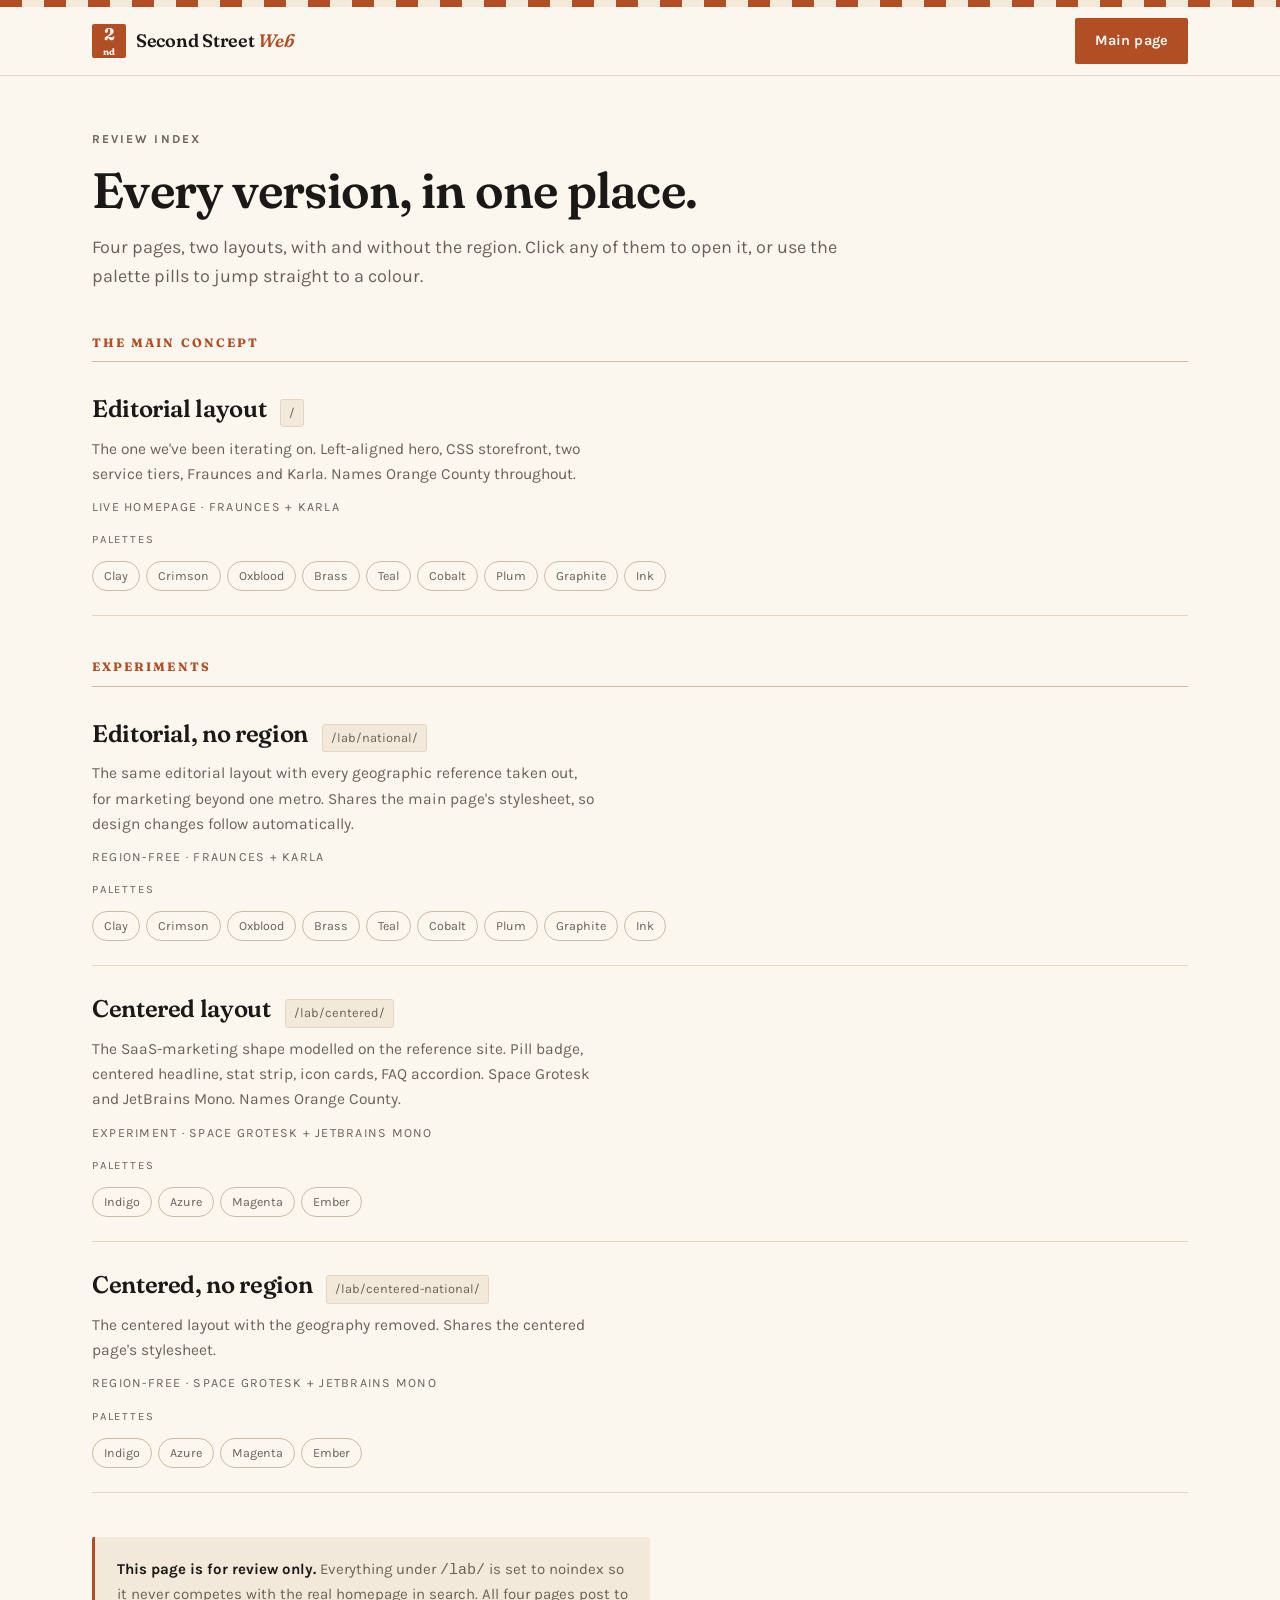
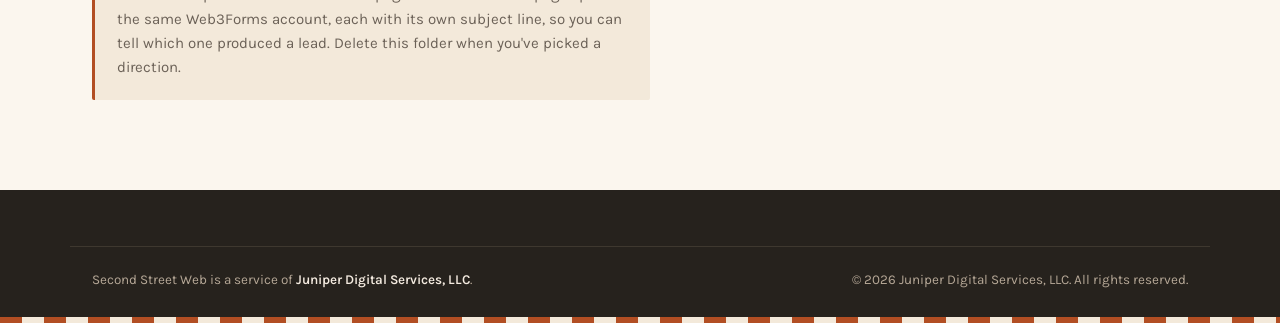
==== lab/index.html @ e3e0f7a1 "Add a review index at /lab/ and disable Jekyll /lab/ had no index.html, so GitHub Pages' default Jek" ====
<!DOCTYPE html>
<html lang="en" data-theme="clay">
<head>
<meta charset="utf-8">
<meta name="viewport" content="width=device-width, initial-scale=1">
<title>Second Street Web | Review index</title>
<meta name="robots" content="noindex">
<link rel="preload" href="../fonts/fraunces-var.woff2" as="font" type="font/woff2" crossorigin>
<link rel="preload" href="../fonts/karla-var.woff2" as="font" type="font/woff2" crossorigin>
<link rel="stylesheet" href="../styles.css">
<style>
  .hub { padding: 54px 0 90px; }
  .hub-head { max-width: 44em; margin-bottom: 44px; }
  .hub-head h1 { font-size: clamp(2.1rem, 5vw, 3.1rem); margin-bottom: 16px; }
  .hub-head p { color: var(--ink-2); }

  .hub-group { margin-bottom: 44px; }
  .hub-group > h2 {
    font-size: 0.76rem; font-weight: 700;
    letter-spacing: 0.17em; text-transform: uppercase;
    color: var(--accent);
    padding-bottom: 12px; margin-bottom: 4px;
    border-bottom: 1px solid var(--line-strong);
  }

  .entry-block { border-bottom: 1px solid var(--line); padding-bottom: 20px; }
  .entry {
    display: block;
    padding: 24px 0 0;
    text-decoration: none; color: inherit;
  }
  .entry:hover .entry-name { text-decoration: underline; text-underline-offset: 4px; }
  .entry:hover .entry-name { color: var(--accent); }
  .entry-top { display: flex; flex-wrap: wrap; align-items: baseline; gap: 6px 14px; }
  .entry-name {
    font-family: "Fraunces", Georgia, serif;
    font-variation-settings: "SOFT" 40, "WONK" 1;
    font-weight: 600; font-size: 1.5rem; letter-spacing: -0.015em;
  }
  .entry-path {
    font-size: 0.8rem; color: var(--ink-2);
    background: var(--paper-2); border: 1px solid var(--line);
    border-radius: 3px; padding: 3px 8px;
  }
  .entry-desc { display: block; color: var(--ink-2); margin-top: 8px; max-width: 56ch; font-size: 0.97rem; }
  .entry-meta {
    display: block;
    margin-top: 10px; font-size: 0.78rem; letter-spacing: 0.1em;
    text-transform: uppercase; color: var(--ink-2);
  }

  .themes { display: flex; flex-wrap: wrap; gap: 6px; margin: 12px 0 4px; padding-left: 0; }
  .themes a {
    font-size: 0.78rem; text-decoration: none;
    color: var(--ink-2);
    border: 1px solid var(--line-strong); border-radius: 999px;
    padding: 4px 11px;
  }
  .themes a:hover { border-color: var(--accent); color: var(--accent); }
  .themes-label {
    font-size: 0.7rem; letter-spacing: 0.16em; text-transform: uppercase;
    color: var(--ink-2); margin-top: 14px;
  }
  .hub-note {
    margin-top: 40px; padding: 20px 22px;
    background: var(--paper-2); border-left: 3px solid var(--accent);
    border-radius: 2px; font-size: 0.94rem; color: var(--ink-2); max-width: 62ch;
  }
  .hub-note strong { color: var(--ink); }
</style>
</head>
<body>

<div class="awning" aria-hidden="true"></div>

<header class="site-header">
  <div class="wrap header-inner">
    <a class="wordmark" href="../index.html">
      <span class="wordmark-mark" aria-hidden="true">2<span>nd</span></span>
      <span class="wordmark-text">Second Street <em>Web</em></span>
    </a>
    <a class="btn btn-sm" href="../index.html">Main page</a>
  </div>
</header>

<main class="hub">
  <div class="wrap">
    <div class="hub-head">
      <p class="eyebrow">Review index</p>
      <h1>Every version, in one place.</h1>
      <p>Four pages, two layouts, with and without the region. Click any of them to
        open it, or use the palette pills to jump straight to a colour.</p>
    </div>

    <section class="hub-group">
      <h2>The main concept</h2>

      <div class="entry-block">
        <a class="entry" href="../index.html">
          <span class="entry-top">
            <span class="entry-name">Editorial layout</span>
            <span class="entry-path">/</span>
          </span>
          <span class="entry-desc">The one we've been iterating on. Left-aligned hero, CSS storefront, two service tiers, Fraunces and Karla. Names Orange County throughout.</span>
          <span class="entry-meta">Live homepage · Fraunces + Karla</span>
        </a>
        <p class="themes-label">Palettes</p>
        <p class="themes">
          <a href="../index.html?theme=clay">Clay</a>
          <a href="../index.html?theme=crimson">Crimson</a>
          <a href="../index.html?theme=oxblood">Oxblood</a>
          <a href="../index.html?theme=brass">Brass</a>
          <a href="../index.html?theme=teal">Teal</a>
          <a href="../index.html?theme=cobalt">Cobalt</a>
          <a href="../index.html?theme=plum">Plum</a>
          <a href="../index.html?theme=graphite">Graphite</a>
          <a href="../index.html?theme=ink">Ink</a>
        </p>
      </div>
    </section>

    <section class="hub-group">
      <h2>Experiments</h2>

      <div class="entry-block">
        <a class="entry" href="national/index.html">
          <span class="entry-top">
            <span class="entry-name">Editorial, no region</span>
            <span class="entry-path">/lab/national/</span>
          </span>
          <span class="entry-desc">The same editorial layout with every geographic reference taken out, for marketing beyond one metro. Shares the main page's stylesheet, so design changes follow automatically.</span>
          <span class="entry-meta">Region-free · Fraunces + Karla</span>
        </a>
        <p class="themes-label">Palettes</p>
        <p class="themes">
          <a href="national/index.html?theme=clay">Clay</a>
          <a href="national/index.html?theme=crimson">Crimson</a>
          <a href="national/index.html?theme=oxblood">Oxblood</a>
          <a href="national/index.html?theme=brass">Brass</a>
          <a href="national/index.html?theme=teal">Teal</a>
          <a href="national/index.html?theme=cobalt">Cobalt</a>
          <a href="national/index.html?theme=plum">Plum</a>
          <a href="national/index.html?theme=graphite">Graphite</a>
          <a href="national/index.html?theme=ink">Ink</a>
        </p>
      </div>

      <div class="entry-block">
        <a class="entry" href="centered/index.html">
          <span class="entry-top">
            <span class="entry-name">Centered layout</span>
            <span class="entry-path">/lab/centered/</span>
          </span>
          <span class="entry-desc">The SaaS-marketing shape modelled on the reference site. Pill badge, centered headline, stat strip, icon cards, FAQ accordion. Space Grotesk and JetBrains Mono. Names Orange County.</span>
          <span class="entry-meta">Experiment · Space Grotesk + JetBrains Mono</span>
        </a>
        <p class="themes-label">Palettes</p>
        <p class="themes">
          <a href="centered/index.html?theme=indigo">Indigo</a>
          <a href="centered/index.html?theme=azure">Azure</a>
          <a href="centered/index.html?theme=magenta">Magenta</a>
          <a href="centered/index.html?theme=ember">Ember</a>
        </p>
      </div>

      <div class="entry-block">
        <a class="entry" href="centered-national/index.html">
          <span class="entry-top">
            <span class="entry-name">Centered, no region</span>
            <span class="entry-path">/lab/centered-national/</span>
          </span>
          <span class="entry-desc">The centered layout with the geography removed. Shares the centered page's stylesheet.</span>
          <span class="entry-meta">Region-free · Space Grotesk + JetBrains Mono</span>
        </a>
        <p class="themes-label">Palettes</p>
        <p class="themes">
          <a href="centered-national/index.html?theme=indigo">Indigo</a>
          <a href="centered-national/index.html?theme=azure">Azure</a>
          <a href="centered-national/index.html?theme=magenta">Magenta</a>
          <a href="centered-national/index.html?theme=ember">Ember</a>
        </p>
      </div>
    </section>

    <p class="hub-note"><strong>This page is for review only.</strong> Everything under
      <code>/lab/</code> is set to noindex so it never competes with the real homepage in
      search. All four pages post to the same Web3Forms account, each with its own subject
      line, so you can tell which one produced a lead. Delete this folder when you've picked
      a direction.</p>
  </div>
</main>

<footer class="site-footer">
  <div class="wrap footer-legal">
    <p>Second Street Web is a service of <strong>Juniper Digital Services, LLC</strong>.</p>
    <p>&copy; <span id="year">2026</span> Juniper Digital Services, LLC. All rights reserved.</p>
  </div>
  <div class="awning awning-foot" aria-hidden="true"></div>
</footer>

<script src="../theme.js"></script>
</body>
</html>
---- styles.css ----
/* =========================================================
   Second Street Web — homepage
   Type:  Fraunces (display serif, SOFT+WONK axes) / Karla (humanist sans)
   Theme: three palettes, switchable via ?theme=clay|navy|oxblood
   ========================================================= */

/* ---------- Self-hosted variable fonts ----------
   Fraunces (SOFT 40 / WONK 1 baked in, opsz + wght live) and Karla,
   subset to latin and served from this repo — no third-party requests. */
@font-face {
  font-family: "Fraunces";
  src: url("fonts/fraunces-var.woff2") format("woff2-variations"),
       url("fonts/fraunces-var.woff2") format("woff2");
  font-weight: 100 900;
  font-style: normal;
  font-display: swap;
}
@font-face {
  font-family: "Fraunces";
  src: url("fonts/fraunces-italic-var.woff2") format("woff2-variations"),
       url("fonts/fraunces-italic-var.woff2") format("woff2");
  font-weight: 100 900;
  font-style: italic;
  font-display: swap;
}
@font-face {
  font-family: "Karla";
  src: url("fonts/karla-var.woff2") format("woff2-variations"),
       url("fonts/karla-var.woff2") format("woff2");
  font-weight: 400 800;
  font-style: normal;
  font-display: swap;
}

/* ---------- Palettes ----------
   Naming rule: a theme is named for the colour you'd call the site.
   For the light themes that's the accent (headline, buttons, awning);
   for the one dark theme it's the ground. Nine themes, hues spaced so
   no two read as the same palette — see the audit note in README. */

/* --- Cream paper, terracotta accent, warm dark bands --- */
:root,
[data-theme="clay"] {
  --paper:        #FBF6EE;
  --paper-2:      #F3E9DA;
  --card:         #FFFDF9;
  --ink:          #1B1917;
  --ink-2:        #6B6157;
  --line:         #E3D6C3;
  --line-strong:  #CDBBA1;
  --edge:         #A8885B;
  --accent:       #B24E23;
  --accent-deep:  #8C3B18;
  --accent-soft:  #F7E3D8;
  --on-accent:    #FFF8F2;
  --band:         #26221D;
  --band-ink:     #F4EBE0;
  --band-ink-2:   #B6A897;
  --band-line:    #3E382F;
  --band-accent:  #E8926A;
}

/* --- Blush paper, deep burgundy accent --- */
[data-theme="oxblood"] {
  --paper:        #FCF7F3;
  --paper-2:      #F3E8E1;
  --card:         #FFFCFA;
  --ink:          #1F1413;
  --ink-2:        #6D5551;
  --line:         #E7D8CF;
  --line-strong:  #CFB6AA;
  --edge:         #AF8571;
  --accent:       #7E2230;
  --accent-deep:  #5A121F;
  --accent-soft:  #F5E1DE;
  --on-accent:    #FDF6F3;
  --band:         #2B1416;
  --band-ink:     #F4E8E3;
  --band-ink-2:   #B79A94;
  --band-line:    #45262A;
  --band-accent:  #DE9080;
}

/* --- Cream paper, brass accent, navy ink and bands --- */
[data-theme="brass"] {
  --paper:        #F7F5EF;
  --paper-2:      #EBE7DC;
  --card:         #FFFEFA;
  --ink:          #101F35;
  --ink-2:        #566277;
  --line:         #DCD6C7;
  --line-strong:  #C0B79F;
  --edge:         #998B65;
  --accent:       #906714;
  --accent-deep:  #6C4D0F;
  --accent-soft:  #F1E5C7;
  --on-accent:    #FFFBF0;
  --band:         #0F1E33;
  --band-ink:     #EDE8DA;
  --band-ink-2:   #93A0B5;
  --band-line:    #253550;
  --band-accent:  #DCAE45;
}

/* --- Cool gray paper, petrol teal accent --- */
[data-theme="teal"] {
  --paper:        #F4F5F6;
  --paper-2:      #E7EAEC;
  --card:         #FFFFFF;
  --ink:          #16191C;
  --ink-2:        #5C666E;
  --line:         #DCE1E4;
  --line-strong:  #BEC7CC;
  --edge:         #7C8E98;
  --accent:       #0E6B72;
  --accent-deep:  #094E54;
  --accent-soft:  #DCEDEE;
  --on-accent:    #F2FBFB;
  --band:         #14181B;
  --band-ink:     #EAEEF0;
  --band-ink-2:   #909BA3;
  --band-line:    #2A3237;
  --band-accent:  #4FBFC6;
}

/* --- Near-white paper, cobalt blue accent --- */
[data-theme="cobalt"] {
  --paper:        #FAFAFC;
  --paper-2:      #EEF0F7;
  --card:         #FFFFFF;
  --ink:          #0C1017;
  --ink-2:        #565E6E;
  --line:         #E1E4EC;
  --line-strong:  #C2C8D6;
  --edge:         #8390AC;
  --accent:       #1B45D8;
  --accent-deep:  #1234A8;
  --accent-soft:  #E1E7FD;
  --on-accent:    #FFFFFF;
  --band:         #0B1020;
  --band-ink:     #E9ECF5;
  --band-ink-2:   #8E97AC;
  --band-line:    #1E2740;
  --band-accent:  #7E99FF;
}

/* --- Mauve-gray paper, deep plum accent --- */
[data-theme="plum"] {
  --paper:        #FAF7F8;
  --paper-2:      #F0EAEE;
  --card:         #FFFFFF;
  --ink:          #1A1418;
  --ink-2:        #635A61;
  --line:         #E7DEE3;
  --line-strong:  #C9BCC4;
  --edge:         #9F8896;
  --accent:       #7A2E63;
  --accent-deep:  #5A1F49;
  --accent-soft:  #F5E3EF;
  --on-accent:    #FFF7FC;
  --band:         #1B1119;
  --band-ink:     #F3EAF0;
  --band-ink-2:   #A2939C;
  --band-line:    #33222E;
  --band-accent:  #D687BC;
}

/* --- Bone paper, signal red accent, pure black bands --- */
[data-theme="crimson"] {
  --paper:        #FAF8F3;
  --paper-2:      #EFECE3;
  --card:         #FFFFFF;
  --ink:          #0A0A0A;
  --ink-2:        #5B5B57;
  --line:         #E2DED3;
  --line-strong:  #C3BEB0;
  --edge:         #978E76;
  --accent:       #C4141C;
  --accent-deep:  #970D14;
  --accent-soft:  #FADFDC;
  --on-accent:    #FFFFFF;
  --band:         #0A0A0A;
  --band-ink:     #F5F2EB;
  --band-ink-2:   #96938B;
  --band-line:    #242422;
  --band-accent:  #F0503F;
}

/* --- Warm gray paper, no chromatic accent: monochrome --- */
[data-theme="graphite"] {
  --paper:        #F6F5F3;
  --paper-2:      #E9E7E3;
  --card:         #FFFFFF;
  --ink:          #171716;
  --ink-2:        #5E5C58;
  --line:         #E0DDD8;
  --line-strong:  #C2BEB7;
  --edge:         #938C80;
  --accent:       #1F1E1C;
  --accent-deep:  #000000;
  --accent-soft:  #E4E1DB;
  --on-accent:    #FAF9F7;
  --band:         #171716;
  --band-ink:     #F2F0EC;
  --band-ink-2:   #97948E;
  --band-line:    #2C2B28;
  --band-accent:  #C9C5BD;
}

/* --- Dark charcoal page, amber accent (the one dark theme) --- */
[data-theme="ink"] {
  --paper:        #17181A;
  --paper-2:      #1E2023;
  --card:         #212327;
  --ink:          #F0EEE9;
  --ink-2:        #A5A29B;
  --line:         #2E3136;
  --line-strong:  #414650;
  --edge:         #676F7E;
  --accent:       #E0912F;
  --accent-deep:  #F0A64B;
  --accent-soft:  #3A2C18;
  --on-accent:    #17140E;
  --band:         #0E0F11;
  --band-ink:     #F0EEE9;
  --band-ink-2:   #8E8C86;
  --band-line:    #26282C;
  --band-accent:  #E9A445;
}

/* ---------- Reset ---------- */
*, *::before, *::after { box-sizing: border-box; }
html { -webkit-text-size-adjust: 100%; scroll-behavior: smooth; }
body, h1, h2, h3, p, ul, ol, li, figure, blockquote, fieldset, legend { margin: 0; padding: 0; }
ul, ol { list-style: none; }
img { max-width: 100%; display: block; }
button, input, select, textarea { font: inherit; color: inherit; }

/* ---------- Base ---------- */
body {
  background: var(--paper);
  color: var(--ink);
  font-family: "Karla", "Helvetica Neue", Arial, sans-serif;
  font-size: 17px;
  line-height: 1.62;
  -webkit-font-smoothing: antialiased;
  overflow-x: hidden;
}

h1, h2, h3, .wordmark-text, .tier-name, .storefront-sign, .footer-name {
  font-family: "Fraunces", Georgia, "Times New Roman", serif;
  font-optical-sizing: auto;
  font-weight: 600;
  line-height: 1.08;
  letter-spacing: -0.015em;
}

h1 { font-size: clamp(2.5rem, 7.4vw, 4.6rem); }
h2 { font-size: clamp(1.85rem, 4.6vw, 2.9rem); }
h3 { font-size: 1.14rem; line-height: 1.3; letter-spacing: -0.005em; }

a { color: var(--accent); text-decoration-thickness: 1px; text-underline-offset: 3px; }

.wrap { width: 100%; max-width: 1140px; margin: 0 auto; padding: 0 22px; }

.eyebrow {
  font-size: 0.76rem;
  font-weight: 700;
  letter-spacing: 0.17em;
  text-transform: uppercase;
  color: var(--accent);
  margin-bottom: 14px;
}

.accent { color: var(--accent); }

/* ---------- Awning stripe ---------- */
.awning {
  height: 7px;
  background: repeating-linear-gradient(
    90deg,
    var(--accent) 0 22px,
    var(--paper-2) 22px 44px
  );
}
.awning-foot { height: 7px; }

/* ---------- Buttons ---------- */
.btn {
  display: inline-block;
  background: var(--accent);
  color: var(--on-accent);
  font-weight: 700;
  font-size: 0.97rem;
  letter-spacing: 0.01em;
  padding: 14px 26px;
  border: 2px solid var(--accent);
  border-radius: 2px;
  text-decoration: none;
  cursor: pointer;
  transition: background .15s ease, border-color .15s ease, transform .15s ease;
}
.btn:hover { background: var(--accent-deep); border-color: var(--accent-deep); transform: translateY(-1px); }
.btn-sm { padding: 9px 14px; font-size: 0.82rem; white-space: nowrap; }
.btn-ghost { background: transparent; color: var(--ink); border-color: var(--edge); }
.btn-ghost:hover { background: transparent; border-color: var(--ink); color: var(--ink); }
.btn-block { width: 100%; text-align: center; }

/* ---------- Header ---------- */
.site-header {
  position: sticky; top: 0; z-index: 40;
  background: var(--paper);
  background: color-mix(in srgb, var(--paper) 92%, transparent);
  backdrop-filter: blur(8px);
  border-bottom: 1px solid var(--line);
}
.header-inner {
  display: flex; align-items: center; gap: 12px;
  min-height: 68px;
}
.wordmark { display: flex; align-items: center; gap: 10px; text-decoration: none; color: var(--ink); margin-right: auto; }
.wordmark-mark {
  display: grid; place-items: center;
  width: 34px; height: 34px;
  background: var(--accent); color: var(--on-accent);
  font-family: "Fraunces", Georgia, serif;
  font-weight: 700; font-size: 1.05rem;
  border-radius: 2px;
  line-height: 1;
}
.wordmark-mark span { font-size: 0.55em; vertical-align: super; }
.wordmark-text { font-size: 1rem; white-space: nowrap; }
.wordmark-text em { font-style: italic; color: var(--accent); }
.site-nav { display: none; gap: 26px; }
.header-cta { display: none; }
.site-nav a {
  color: var(--ink); text-decoration: none; font-size: 0.94rem; font-weight: 500;
  padding-bottom: 2px; border-bottom: 2px solid transparent;
}
.site-nav a:hover { border-bottom-color: var(--accent); }

/* ---------- Mobile nav ---------- */
.nav-toggle {
  margin-left: auto;
  width: 44px; height: 44px;
  display: grid; place-items: center;
  background: transparent;
  border: 1px solid var(--edge);
  border-radius: 2px;
  cursor: pointer;
}
.nav-toggle-bars,
.nav-toggle-bars::before,
.nav-toggle-bars::after {
  display: block;
  width: 19px; height: 2px;
  background: var(--ink);
  border-radius: 2px;
  transition: transform .18s ease, opacity .18s ease;
}
.nav-toggle-bars { position: relative; }
.nav-toggle-bars::before,
.nav-toggle-bars::after { content: ""; position: absolute; left: 0; }
.nav-toggle-bars::before { top: -6px; }
.nav-toggle-bars::after  { top: 6px; }

.nav-open .nav-toggle { border-color: var(--accent); }
.nav-open .nav-toggle-bars { background: transparent; }
.nav-open .nav-toggle-bars::before { top: 0; transform: rotate(45deg); background: var(--accent); }
.nav-open .nav-toggle-bars::after  { top: 0; transform: rotate(-45deg); background: var(--accent); }

.mobile-nav {
  position: absolute;
  top: 100%; left: 0; right: 0;
  background: var(--paper);
  border-bottom: 1px solid var(--line);
  box-shadow: 0 18px 30px -22px rgba(0,0,0,.55);
  padding: 8px 22px 22px;
}
.mobile-nav[hidden] { display: none; }
.mobile-nav-links { display: grid; }
.mobile-nav-links a {
  color: var(--ink);
  text-decoration: none;
  font-family: "Fraunces", Georgia, serif;
  font-size: 1.35rem;
  padding: 15px 0;
  border-bottom: 1px solid var(--line);
}
.mobile-nav-links a:hover { color: var(--accent); }
.mobile-nav .btn { margin-top: 20px; }

/* ---------- Sections ---------- */
.section { padding: 74px 0; }
.section-head { max-width: 640px; margin-bottom: 44px; }
.section-sub { color: var(--ink-2); margin-top: 16px; font-size: 1.03rem; }

/* ---------- Hero ---------- */
.hero { padding-top: 56px; }
.hero-grid { display: grid; gap: 46px; padding-bottom: 62px; }
.hero-copy h1 { margin-bottom: 22px; }
.lede { font-size: 1.13rem; color: var(--ink-2); max-width: 34em; }
.hero-actions { display: flex; flex-wrap: wrap; gap: 12px; margin-top: 30px; }
.hero-actions .btn { flex: 1 1 220px; text-align: center; }
/* Storefront illustration (pure CSS — no stock photo) */
.storefront { position: relative; max-width: 380px; width: 100%; justify-self: center; }
.storefront-awning {
  height: 46px;
  background: repeating-linear-gradient(90deg, var(--accent) 0 26px, var(--card) 26px 52px);
  border-radius: 6px 6px 0 0;
  -webkit-mask: radial-gradient(circle 9px at 50% 100%, transparent 9px, #000 9.5px) 0 0 / 18px 100% repeat-x;
  mask: radial-gradient(circle 9px at 50% 100%, transparent 9px, #000 9.5px) 0 0 / 18px 100% repeat-x;
}
.storefront-window {
  background: var(--card);
  border: 1px solid var(--line-strong);
  border-top: none;
  padding: 34px 26px 30px;
  text-align: center;
  box-shadow: 0 18px 40px -28px rgba(0,0,0,.5);
}
.storefront-hours {
  font-size: 0.66rem; letter-spacing: 0.22em; text-transform: uppercase;
  color: var(--ink-2); padding-bottom: 18px; margin-bottom: 22px;
  border-bottom: 1px solid var(--line);
}
.storefront-sign { font-size: 2.5rem; line-height: 1.02; }
.storefront-sign em { font-style: italic; color: var(--accent); }
.storefront-addr {
  margin-top: 22px; padding-top: 18px; border-top: 1px solid var(--line);
  font-size: 0.7rem; letter-spacing: 0.2em; text-transform: uppercase; color: var(--ink-2);
}
.storefront-stoop {
  height: 12px; background: var(--line-strong);
  border-radius: 0 0 3px 3px;
  margin: 0 -10px;
}

/* Service-area strip */
.places { border-top: 1px solid var(--line); border-bottom: 1px solid var(--line); background: var(--paper-2); }
.places-inner {
  display: flex; flex-wrap: wrap; align-items: baseline; gap: 6px 16px;
  padding-top: 16px; padding-bottom: 16px;
}
.places-label {
  font-size: 0.68rem; letter-spacing: 0.2em; text-transform: uppercase;
  font-weight: 700; color: var(--ink-2);
}
.places-list { font-size: 0.9rem; color: var(--ink); }

/* ---------- Problem ---------- */
.problem-grid { display: grid; gap: 40px; }
.problem-head h2 { max-width: 12em; }
.problem-list { display: grid; gap: 26px; }
.problem-list li { display: flex; gap: 15px; align-items: flex-start; }
.tick {
  flex: 0 0 auto; width: 24px; height: 24px; margin-top: 2px;
  display: grid; place-items: center;
  background: var(--accent-soft); color: var(--accent-deep);
  border-radius: 50%; font-size: 0.72rem; font-weight: 700;
}
.problem-list h3 { margin-bottom: 4px; }
.problem-list p { color: var(--ink-2); font-size: 0.97rem; }

/* ---------- Services ---------- */
.services { background: var(--paper-2); border-top: 1px solid var(--line); border-bottom: 1px solid var(--line); }
.tiers { display: grid; gap: 24px; }
.tier {
  background: var(--card);
  border: 1px solid var(--line-strong);
  border-radius: 3px;
  padding: 34px 28px 30px;
  position: relative;
}
.tier-featured { border-color: var(--accent); box-shadow: 0 0 0 1px var(--accent); }
.tier-num {
  font-family: "Fraunces", Georgia, serif;
  font-size: 0.95rem; font-weight: 700; letter-spacing: 0.14em;
  color: var(--accent); margin-bottom: 10px;
}
.tier-name { font-size: 1.9rem; }
.tier-kind {
  font-size: 0.76rem; letter-spacing: 0.14em; text-transform: uppercase;
  color: var(--ink-2); margin: 8px 0 18px;
}
.tier-desc { color: var(--ink-2); padding-bottom: 20px; border-bottom: 1px solid var(--line); }
.tier-desc em { color: var(--ink); font-style: italic; }
.tier-list { margin: 20px 0 0; display: grid; gap: 11px; }
.tier-list li { position: relative; padding-left: 24px; font-size: 0.97rem; }
.tier-list li::before {
  content: "→"; position: absolute; left: 0; top: 0;
  color: var(--accent); font-weight: 700;
}
.tiers-note {
  margin-top: 26px; padding-top: 22px; border-top: 1px solid var(--line-strong);
  color: var(--ink-2); font-size: 0.97rem; max-width: 56ch;
}

/* ---------- Process ---------- */
.steps { display: grid; gap: 0; border-top: 1px solid var(--line-strong); }
.steps li { padding: 26px 0; border-bottom: 1px solid var(--line); }
.step-num {
  display: block;
  font-family: "Fraunces", Georgia, serif;
  font-size: 0.9rem; font-weight: 700; letter-spacing: 0.16em;
  color: var(--accent); margin-bottom: 8px;
}
.steps h3 { margin-bottom: 6px; }
.steps p { color: var(--ink-2); font-size: 0.97rem; max-width: 46ch; }

/* ---------- About ---------- */
.about { background: var(--paper-2); border-top: 1px solid var(--line); border-bottom: 1px solid var(--line); }
.about-grid { display: grid; gap: 38px; }
.photo-slot {
  aspect-ratio: 4 / 5;
  border: 2px dashed var(--line-strong);
  background: var(--card);
  border-radius: 3px;
  display: grid; place-content: center; justify-items: center; gap: 8px;
  padding: 24px; text-align: center;
}
.photo-slot-mark {
  width: 34px; height: 26px;
  border: 2px solid var(--line-strong); border-radius: 3px;
  position: relative;
}
.photo-slot-mark::after {
  content: ""; position: absolute; inset: 5px 9px;
  border: 2px solid var(--line-strong); border-radius: 50%;
}
.photo-slot-text { font-weight: 700; font-size: 0.95rem; }
.photo-slot-hint { font-size: 0.83rem; color: var(--ink-2); max-width: 22ch; }
.about-caption {
  margin-top: 12px; font-size: 0.72rem; letter-spacing: 0.16em;
  text-transform: uppercase; color: var(--ink-2);
}
.about-copy h2 { margin-bottom: 20px; }
.about-copy p { color: var(--ink-2); margin-bottom: 15px; max-width: 46ch; }
.signature {
  font-family: "Fraunces", Georgia, serif;
  font-style: italic; font-size: 1.3rem; color: var(--ink) !important;
  margin-top: 22px !important;
}

/* ---------- Testimonials ---------- */
.placeholder-warning {
  display: inline-block;
  background: var(--accent-soft); color: var(--accent-deep);
  font-size: 0.84rem; font-weight: 600;
  padding: 8px 14px; border-radius: 2px;
  border-left: 3px solid var(--accent);
}
.quotes { display: grid; gap: 22px; }
.quote {
  background: var(--card);
  border: 1px solid var(--line);
  border-top: 3px solid var(--accent);
  border-radius: 2px;
  padding: 26px 24px 24px;
  position: relative;
}
.quote-mark {
  font-family: "Fraunces", Georgia, serif;
  font-size: 3.4rem; line-height: 0.6; color: var(--accent-soft);
  display: block; margin-bottom: 6px;
}
.quote blockquote p { font-size: 1.02rem; }
.quote figcaption {
  margin-top: 18px; padding-top: 15px; border-top: 1px solid var(--line);
  display: grid; gap: 2px;
}
.quote figcaption strong { font-size: 0.95rem; }
.quote figcaption span { font-size: 0.83rem; color: var(--ink-2); }

/* ---------- Contact band ---------- */
.band {
  background: var(--band);
  color: var(--band-ink);
  padding: 74px 0;
}
.band .eyebrow { color: var(--band-accent); }
.band h2 { color: var(--band-ink); }
.contact-grid { display: grid; gap: 40px; }
.contact-copy h2 { margin-bottom: 18px; }
.contact-copy > p { color: var(--band-ink-2); max-width: 42ch; }
.contact-points { margin-top: 26px; display: grid; gap: 11px; }
.contact-points li {
  position: relative; padding-left: 26px;
  font-size: 0.95rem; color: var(--band-ink);
}
.contact-points li::before {
  content: "✓"; position: absolute; left: 0; top: 0;
  color: var(--band-accent); font-weight: 700;
}

.contact-form {
  background: var(--card);
  color: var(--ink);
  border-radius: 3px;
  padding: 28px 24px 26px;
  box-shadow: 0 30px 60px -40px rgba(0,0,0,.8);
}
.hp { position: absolute; left: -9999px; opacity: 0; }
.field { margin-bottom: 17px; border: 0; }
.field label, .field legend {
  display: block; font-size: 0.83rem; font-weight: 700;
  letter-spacing: 0.03em; margin-bottom: 7px;
}
.req { color: var(--accent); }
.field input[type="text"], .field input[type="email"], .field input[type="tel"],
.field select, .field textarea {
  width: 100%;
  background: var(--paper);
  border: 1px solid var(--edge);
  border-radius: 2px;
  padding: 11px 13px;
  font-size: 0.97rem;
  transition: border-color .15s ease, box-shadow .15s ease;
}
.field textarea { resize: vertical; line-height: 1.5; }
.field input:focus, .field select:focus, .field textarea:focus {
  outline: none;
  border-color: var(--accent);
  box-shadow: 0 0 0 3px var(--accent-soft);
}
.field-row { display: grid; gap: 0; }
.choices { display: flex; flex-wrap: wrap; gap: 8px; }
.pill { position: relative; margin: 0 !important; }
.pill input { position: absolute; opacity: 0; width: 0; height: 0; }
.pill span {
  display: inline-block;
  border: 1px solid var(--edge);
  border-radius: 999px;
  padding: 8px 16px;
  font-size: 0.9rem; font-weight: 500;
  cursor: pointer;
  transition: all .15s ease;
}
.pill input:checked + span {
  background: var(--accent); border-color: var(--accent); color: var(--on-accent); font-weight: 700;
}
.pill input:focus-visible + span { box-shadow: 0 0 0 3px var(--accent-soft); }
.form-note { margin-top: 13px; font-size: 0.82rem; color: var(--ink-2); text-align: center; }

/* ---------- Footer ---------- */
.site-footer { background: var(--band); color: var(--band-ink); padding-top: 56px; position: relative; }
.footer-grid { display: grid; gap: 34px; padding-bottom: 40px; }
.footer-brand .wordmark-mark { background: var(--band-accent); color: var(--band); }
.footer-name { font-size: 1.4rem; margin-top: 12px; }
.footer-name em { font-style: italic; color: var(--band-accent); }
.footer-tag { color: var(--band-ink-2); font-size: 0.93rem; margin-top: 6px; max-width: 28ch; }
.footer-head {
  font-size: 0.68rem; letter-spacing: 0.2em; text-transform: uppercase;
  font-weight: 700; color: var(--band-ink-2); margin-bottom: 12px;
}
.footer-nav { display: grid; gap: 9px; align-content: start; }
.footer-nav a { color: var(--band-ink); text-decoration: none; font-size: 0.95rem; width: fit-content; }
.footer-nav a:hover { color: var(--band-accent); }
.footer-meta p { color: var(--band-ink-2); font-size: 0.95rem; }
.footer-legal {
  border-top: 1px solid var(--band-line);
  padding-top: 22px; padding-bottom: 26px;
  display: grid; gap: 6px;
  font-size: 0.84rem; color: var(--band-ink-2);
}
.footer-legal strong { color: var(--band-ink); font-weight: 600; }

/* ---------- Review-only palette switcher ---------- */
.theme-switch {
  position: fixed; z-index: 90;
  left: 50%; transform: translateX(-50%);
  bottom: 14px;
  max-width: min(94vw, 900px);
  overflow-x: auto;
  scrollbar-width: none;
  display: flex; align-items: center; gap: 4px; flex-wrap: nowrap;
  background: var(--card);
  border: 1px solid var(--line-strong);
  border-radius: 999px;
  padding: 5px 6px 5px 12px;
  box-shadow: 0 10px 30px -12px rgba(0,0,0,.45);
}
.theme-switch::-webkit-scrollbar { display: none; }
.theme-switch-label {
  font-size: 0.64rem; letter-spacing: 0.16em; text-transform: uppercase;
  font-weight: 700; color: var(--ink-2); margin-right: 4px; flex: 0 0 auto;
}
.theme-switch button {
  border: 0; background: transparent; color: var(--ink-2);
  font-size: 0.8rem; font-weight: 600;
  padding: 6px 11px; border-radius: 999px; cursor: pointer;
  flex: 0 0 auto; white-space: nowrap;
}
.theme-switch button:hover { color: var(--ink); }
.theme-switch button[aria-pressed="true"] { background: var(--accent); color: var(--on-accent); }

/* =========================================================
   Responsive — mobile-first, scaled up from here
   ========================================================= */
@media (min-width: 520px) {
  .wordmark-text { font-size: 1.13rem; }
  .btn-sm { padding: 9px 18px; font-size: 0.9rem; }
  .hero-actions .btn { flex: 0 0 auto; }
}

@media (min-width: 620px) {
  .field-row { grid-template-columns: 1fr 1fr; gap: 0 14px; }
  .contact-form { padding: 34px 32px 30px; }
  .quotes { grid-template-columns: 1fr 1fr; }
  .quotes .quote:first-child { grid-column: 1 / -1; }
  .steps { grid-template-columns: 1fr 1fr; column-gap: 40px; }
  .storefront { max-width: 420px; }
}

@media (min-width: 900px) {
  body { font-size: 18px; }
  .section { padding: 100px 0; }
  .band { padding: 100px 0; }
  .site-nav { display: flex; }
  .header-cta { display: inline-block; }
  .nav-toggle { display: none; }
  .mobile-nav { display: none !important; }
  .hero { padding-top: 76px; }
  .hero-grid { grid-template-columns: 1.25fr 0.85fr; align-items: center; gap: 60px; padding-bottom: 84px; }
  .problem-grid { grid-template-columns: 0.85fr 1.15fr; gap: 60px; align-items: start; }
  .problem-list { grid-template-columns: 1fr 1fr; gap: 30px 34px; }
  .tiers { grid-template-columns: 1fr 1fr; gap: 28px; }
  .tier { padding: 40px 34px 34px; }
  .quotes { grid-template-columns: repeat(3, 1fr); }
  .quotes .quote:first-child { grid-column: auto; }
  .about-grid { grid-template-columns: 0.8fr 1.2fr; gap: 64px; align-items: center; }
  .contact-grid { grid-template-columns: 0.9fr 1.1fr; gap: 64px; align-items: start; }
  .footer-grid { grid-template-columns: 1.4fr 1fr 1fr; gap: 48px; }
  .footer-legal { grid-template-columns: 1fr auto; align-items: center; }
  .footer-legal p:last-child { text-align: right; }
  .steps li { padding: 30px 0; }
}

@media (prefers-reduced-motion: reduce) {
  html { scroll-behavior: auto; }
  * { transition: none !important; }
}
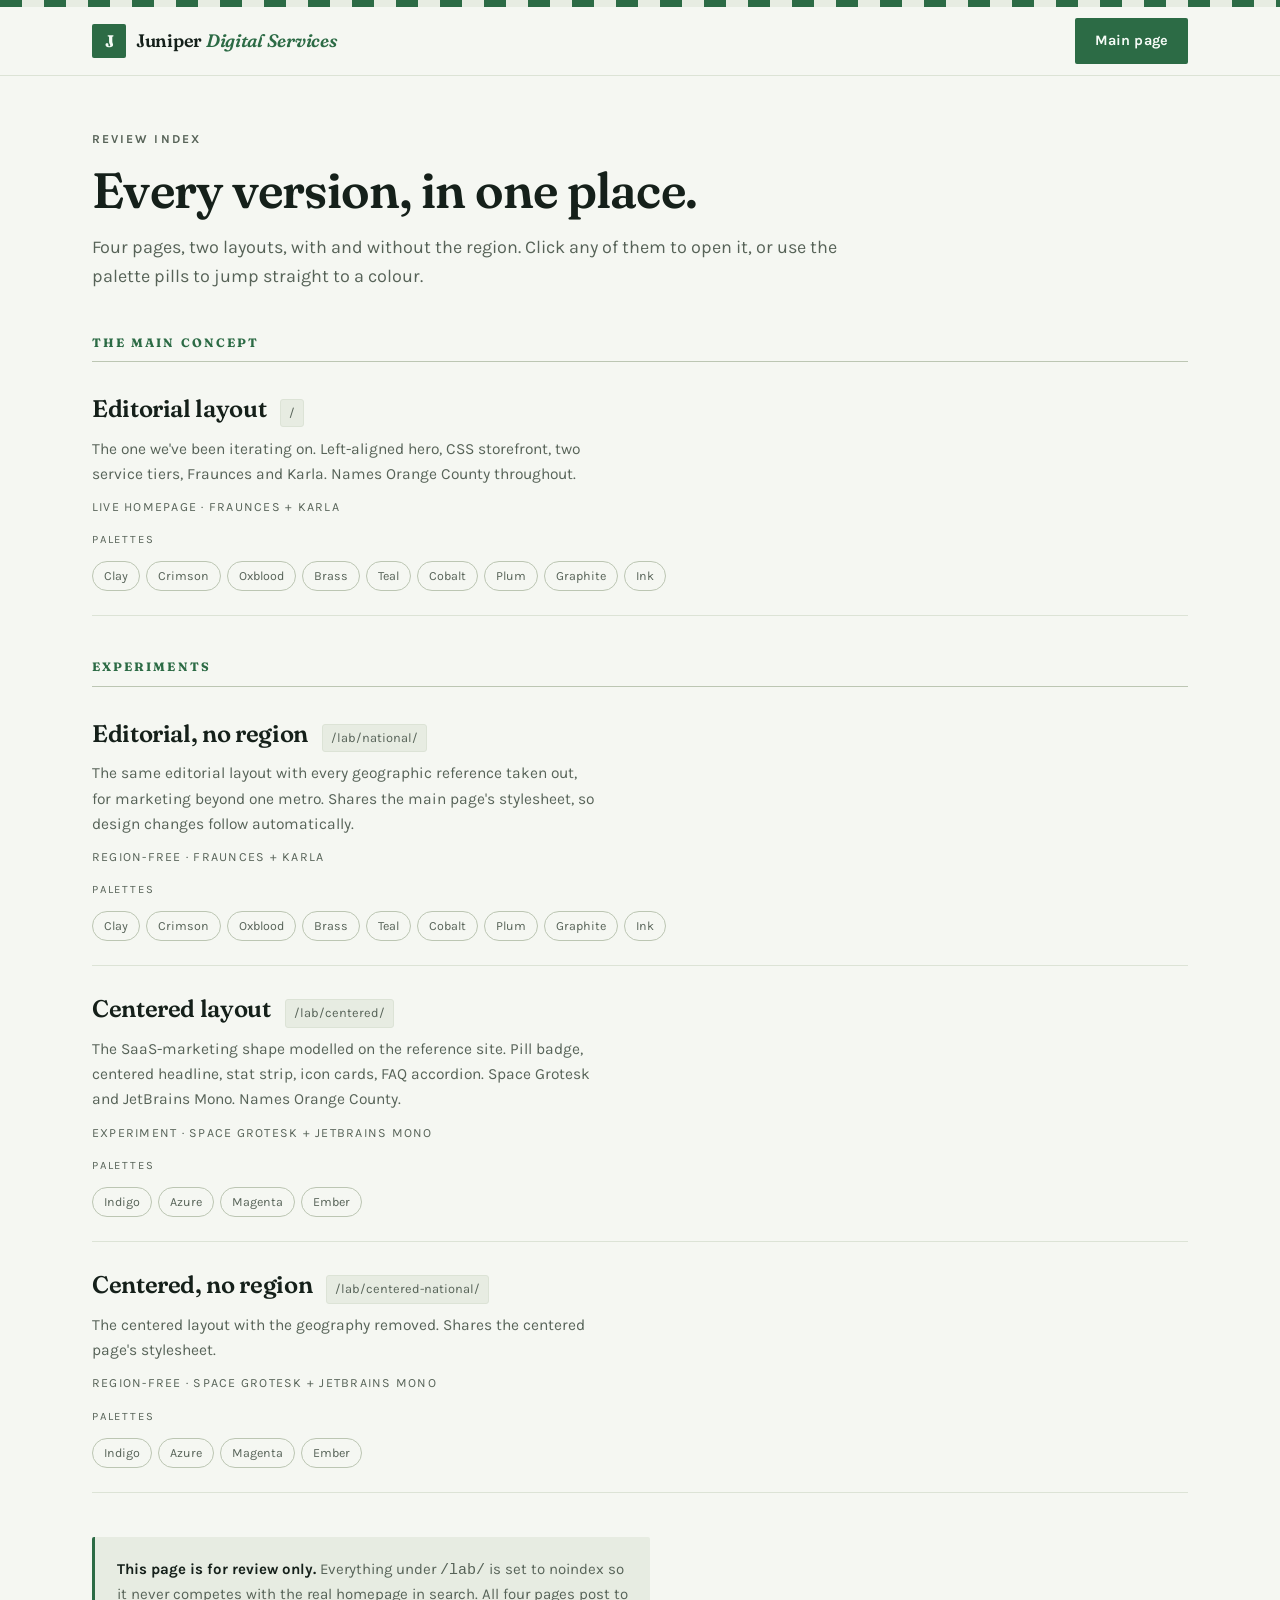
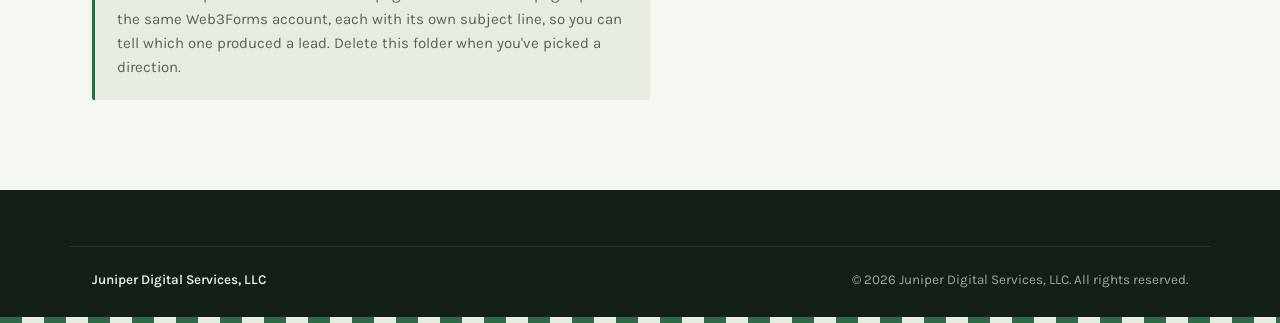
==== commit 5060f073: "Rebrand as Juniper Digital Services Promote the LLC that was already in the footer to the site and b" ====
--- a/lab/index.html
+++ b/lab/index.html
@@ -1,9 +1,9 @@
 <!DOCTYPE html>
-<html lang="en" data-theme="clay">
+<html lang="en" data-theme="juniper">
 <head>
 <meta charset="utf-8">
 <meta name="viewport" content="width=device-width, initial-scale=1">
-<title>Second Street Web | Review index</title>
+<title>Juniper Digital Services | Review index</title>
 <meta name="robots" content="noindex">
 <link rel="preload" href="../fonts/fraunces-var.woff2" as="font" type="font/woff2" crossorigin>
 <link rel="preload" href="../fonts/karla-var.woff2" as="font" type="font/woff2" crossorigin>
@@ -76,8 +76,8 @@
 <header class="site-header">
   <div class="wrap header-inner">
     <a class="wordmark" href="../index.html">
-      <span class="wordmark-mark" aria-hidden="true">2<span>nd</span></span>
-      <span class="wordmark-text">Second Street <em>Web</em></span>
+      <span class="wordmark-mark" aria-hidden="true">J</span>
+      <span class="wordmark-text">Juniper <em>Digital Services</em></span>
     </a>
     <a class="btn btn-sm" href="../index.html">Main page</a>
   </div>
@@ -192,7 +192,7 @@
 
 <footer class="site-footer">
   <div class="wrap footer-legal">
-    <p>Second Street Web is a service of <strong>Juniper Digital Services, LLC</strong>.</p>
+    <p><strong>Juniper Digital Services, LLC</strong></p>
     <p>&copy; <span id="year">2026</span> Juniper Digital Services, LLC. All rights reserved.</p>
   </div>
   <div class="awning awning-foot" aria-hidden="true"></div>
--- a/styles.css
+++ b/styles.css
@@ -1,7 +1,7 @@
 /* =========================================================
-   Second Street Web — homepage
+   Juniper Digital Services — homepage
    Type:  Fraunces (display serif, SOFT+WONK axes) / Karla (humanist sans)
-   Theme: three palettes, switchable via ?theme=clay|navy|oxblood
+   Theme: ten palettes, switchable via ?theme=juniper|clay|teal|...
    ========================================================= */
 
 /* ---------- Self-hosted variable fonts ----------
@@ -35,11 +35,32 @@
 /* ---------- Palettes ----------
    Naming rule: a theme is named for the colour you'd call the site.
    For the light themes that's the accent (headline, buttons, awning);
-   for the one dark theme it's the ground. Nine themes, hues spaced so
+   for the one dark theme it's the ground. Ten themes, hues spaced so
    no two read as the same palette — see the audit note in README. */
 
+/* --- Cool off-white paper, evergreen accent (the namesake) --- */
+:root,
+[data-theme="juniper"] {
+  --paper:        #F5F7F2;
+  --paper-2:      #E7ECE2;
+  --card:         #FCFDFA;
+  --ink:          #15201A;
+  --ink-2:        #576358;
+  --line:         #DCE3D6;
+  --line-strong:  #BCC6B3;
+  --edge:         #7B8A78;
+  --accent:       #2C6B45;
+  --accent-deep:  #1E4D31;
+  --accent-soft:  #DBE9DD;
+  --on-accent:    #F5FBF6;
+  --band:         #141F18;
+  --band-ink:     #E9EFE8;
+  --band-ink-2:   #9AAC9C;
+  --band-line:    #2A382E;
+  --band-accent:  #79C193;
+}
+
 /* --- Cream paper, terracotta accent, warm dark bands --- */
-:root,
 [data-theme="clay"] {
   --paper:        #FBF6EE;
   --paper-2:      #F3E9DA;
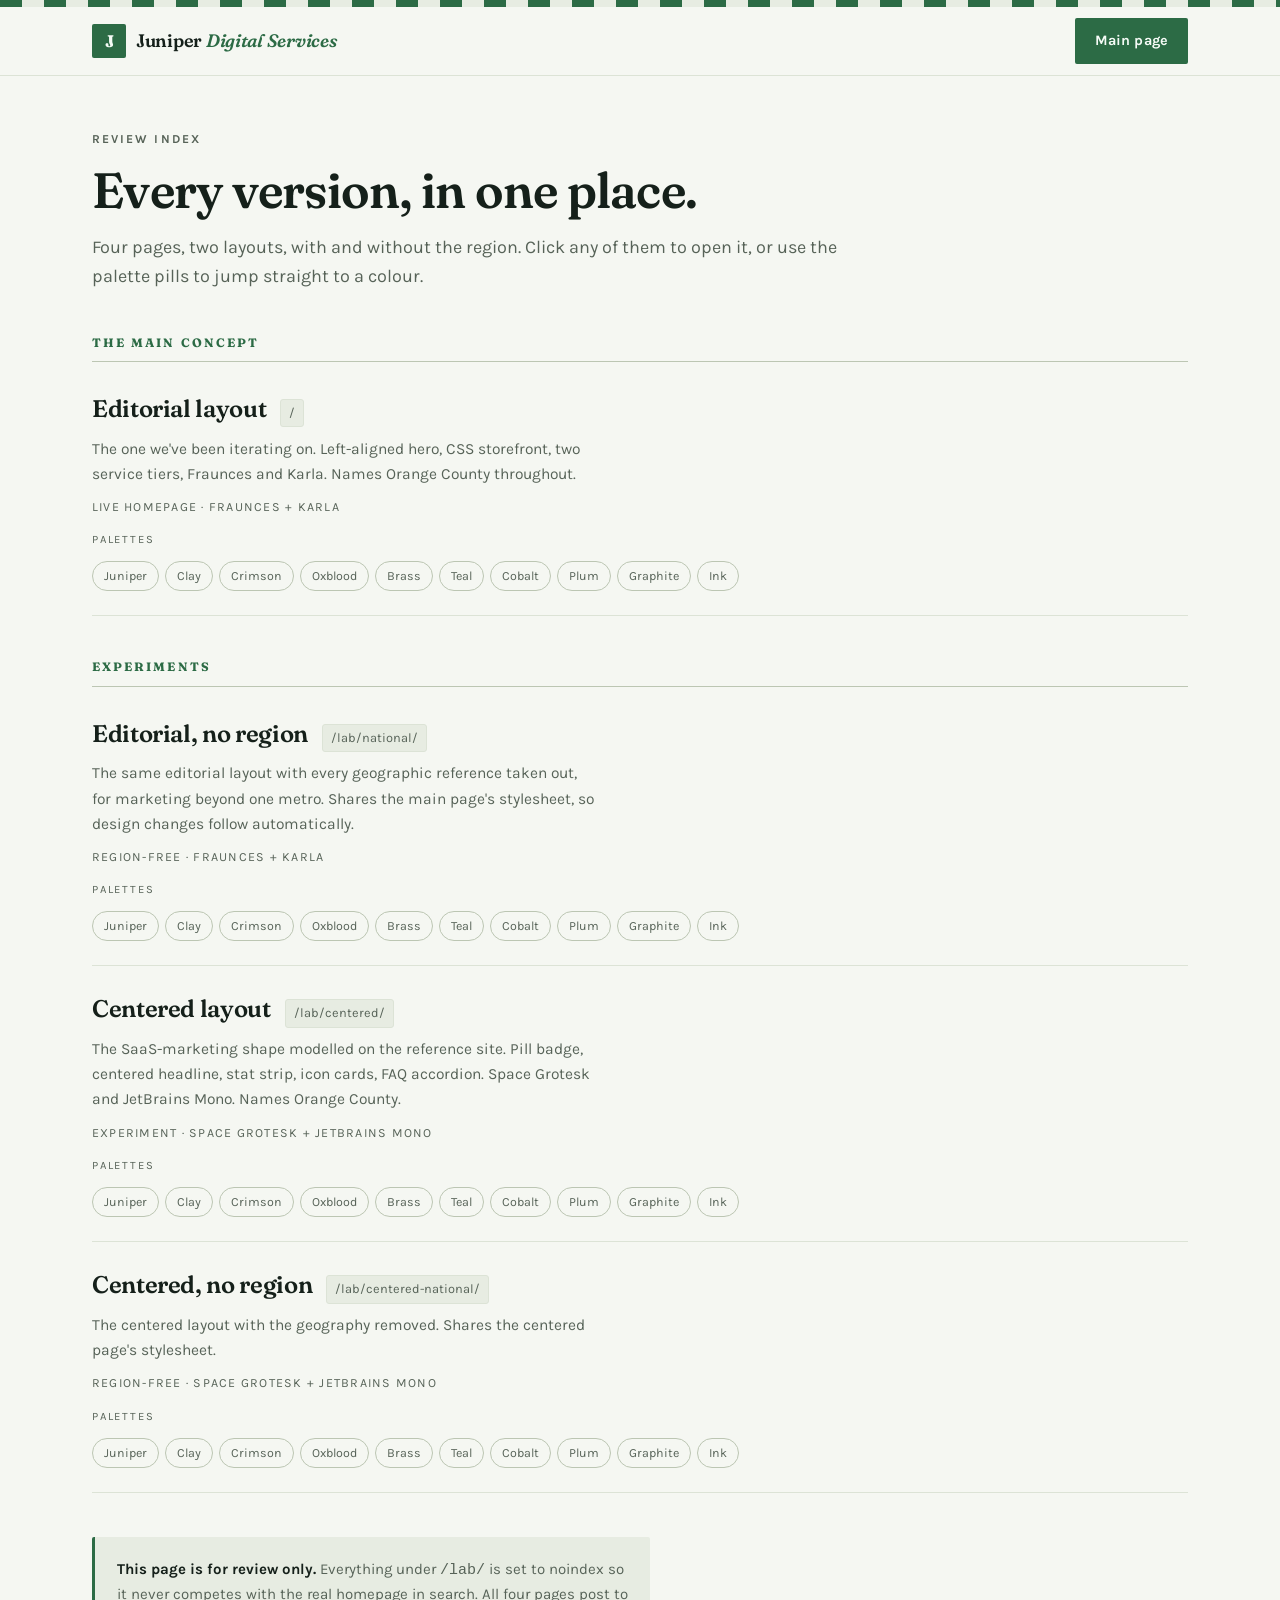
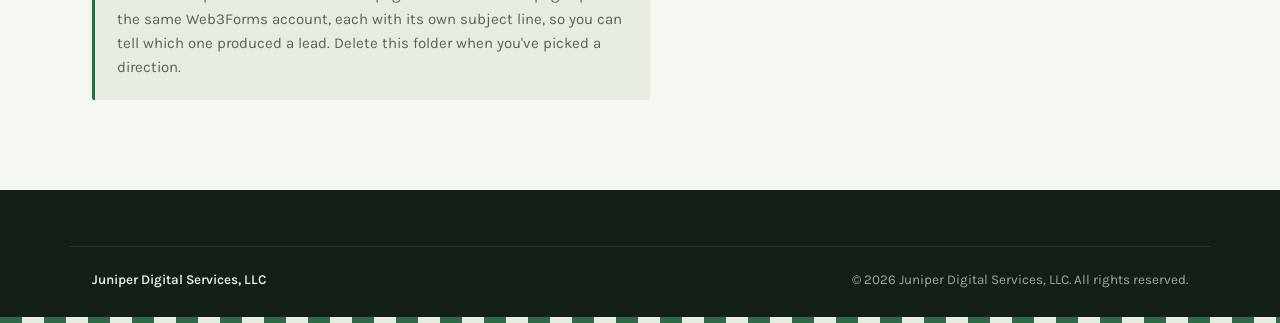
==== commit f653bb28: "Give the centered layout the same ten palettes as the editorial one A colour could not be compared a" ====
--- a/lab/index.html
+++ b/lab/index.html
@@ -106,6 +106,7 @@
         </a>
         <p class="themes-label">Palettes</p>
         <p class="themes">
+          <a href="../index.html?theme=juniper">Juniper</a>
           <a href="../index.html?theme=clay">Clay</a>
           <a href="../index.html?theme=crimson">Crimson</a>
           <a href="../index.html?theme=oxblood">Oxblood</a>
@@ -133,6 +134,7 @@
         </a>
         <p class="themes-label">Palettes</p>
         <p class="themes">
+          <a href="national/index.html?theme=juniper">Juniper</a>
           <a href="national/index.html?theme=clay">Clay</a>
           <a href="national/index.html?theme=crimson">Crimson</a>
           <a href="national/index.html?theme=oxblood">Oxblood</a>
@@ -156,10 +158,16 @@
         </a>
         <p class="themes-label">Palettes</p>
         <p class="themes">
-          <a href="centered/index.html?theme=indigo">Indigo</a>
-          <a href="centered/index.html?theme=azure">Azure</a>
-          <a href="centered/index.html?theme=magenta">Magenta</a>
-          <a href="centered/index.html?theme=ember">Ember</a>
+          <a href="centered/index.html?theme=juniper">Juniper</a>
+          <a href="centered/index.html?theme=clay">Clay</a>
+          <a href="centered/index.html?theme=crimson">Crimson</a>
+          <a href="centered/index.html?theme=oxblood">Oxblood</a>
+          <a href="centered/index.html?theme=brass">Brass</a>
+          <a href="centered/index.html?theme=teal">Teal</a>
+          <a href="centered/index.html?theme=cobalt">Cobalt</a>
+          <a href="centered/index.html?theme=plum">Plum</a>
+          <a href="centered/index.html?theme=graphite">Graphite</a>
+          <a href="centered/index.html?theme=ink">Ink</a>
         </p>
       </div>
 
@@ -174,10 +182,16 @@
         </a>
         <p class="themes-label">Palettes</p>
         <p class="themes">
-          <a href="centered-national/index.html?theme=indigo">Indigo</a>
-          <a href="centered-national/index.html?theme=azure">Azure</a>
-          <a href="centered-national/index.html?theme=magenta">Magenta</a>
-          <a href="centered-national/index.html?theme=ember">Ember</a>
+          <a href="centered-national/index.html?theme=juniper">Juniper</a>
+          <a href="centered-national/index.html?theme=clay">Clay</a>
+          <a href="centered-national/index.html?theme=crimson">Crimson</a>
+          <a href="centered-national/index.html?theme=oxblood">Oxblood</a>
+          <a href="centered-national/index.html?theme=brass">Brass</a>
+          <a href="centered-national/index.html?theme=teal">Teal</a>
+          <a href="centered-national/index.html?theme=cobalt">Cobalt</a>
+          <a href="centered-national/index.html?theme=plum">Plum</a>
+          <a href="centered-national/index.html?theme=graphite">Graphite</a>
+          <a href="centered-national/index.html?theme=ink">Ink</a>
         </p>
       </div>
     </section>
